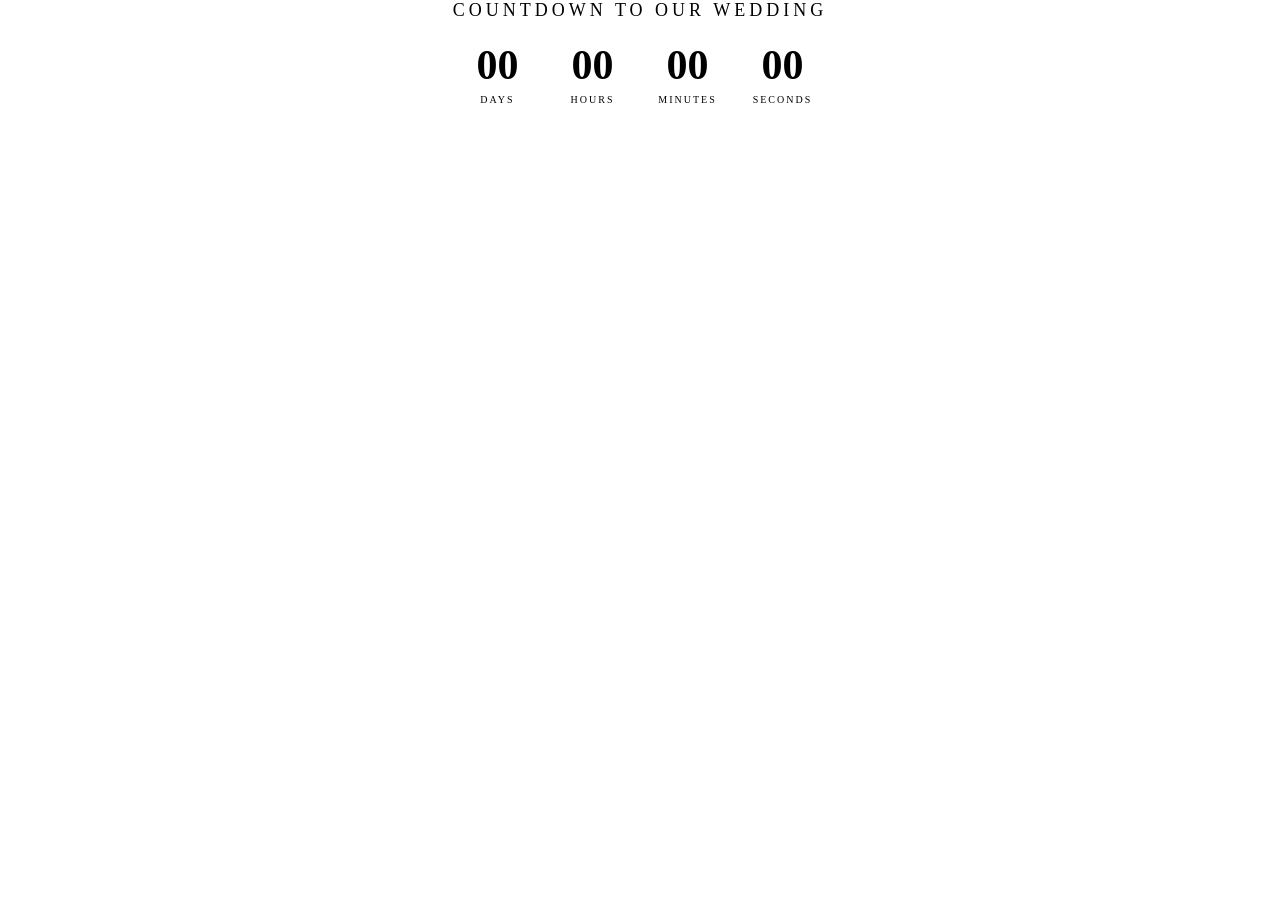
==== index.html @ 678724cc "Rename Counntdown.html to index.html" ====
<!DOCTYPE html>
<html>
<head>
<meta name="viewport" content="width=device-width, initial-scale=1.0">

<style>
body {
    margin: 0;
    background: transparent;
    color: #000000;
    font-family: Georgia, serif;
    text-align: center;
}

.title {
    font-size: 18px;
    letter-spacing: 4px;
    margin-bottom: 20px;
}

.countdown {
    display: flex;
    justify-content: center;
    gap: 25px;
}

.box {
    min-width: 70px;
}

.number {
    font-size: 42px;
    font-weight: bold;
}

.label {
    font-size: 10px;
    letter-spacing: 2px;
    margin-top: 5px;
}

@media (max-width: 500px) {
    .countdown {
        gap: 10px;
    }

    .box {
        min-width: 60px;
    }

    .number {
        font-size: 28px;
    }
}
</style>
</head>

<body>

<div class="title">COUNTDOWN TO OUR WEDDING</div>

<div class="countdown">

    <div class="box">
        <div class="number" id="days">00</div>
        <div class="label">DAYS</div>
    </div>

    <div class="box">
        <div class="number" id="hours">00</div>
        <div class="label">HOURS</div>
    </div>

    <div class="box">
        <div class="number" id="minutes">00</div>
        <div class="label">MINUTES</div>
    </div>

    <div class="box">
        <div class="number" id="seconds">00</div>
        <div class="label">SECONDS</div>
    </div>

</div>

<script>

const weddingDate = new Date("August 14, 2026 20:00:00").getTime();

function countdown() {

    const now = new Date().getTime();
    const distance = weddingDate - now;

    if (distance <= 0) {
        document.getElementById("days").innerHTML = "00";
        document.getElementById("hours").innerHTML = "00";
        document.getElementById("minutes").innerHTML = "00";
        document.getElementById("seconds").innerHTML = "00";
        return;
    }

    const days = Math.floor(distance / (1000 * 60 * 60 * 24));
    const hours = Math.floor((distance / (1000 * 60 * 60)) % 24);
    const minutes = Math.floor((distance / (1000 * 60)) % 60);
    const seconds = Math.floor((distance / 1000) % 60);

    document.getElementById("days").innerHTML = days;
    document.getElementById("hours").innerHTML = hours;
    document.getElementById("minutes").innerHTML = minutes;
    document.getElementById("seconds").innerHTML = seconds;
}

countdown();
setInterval(countdown, 1000);

</script>

</body>
</html>
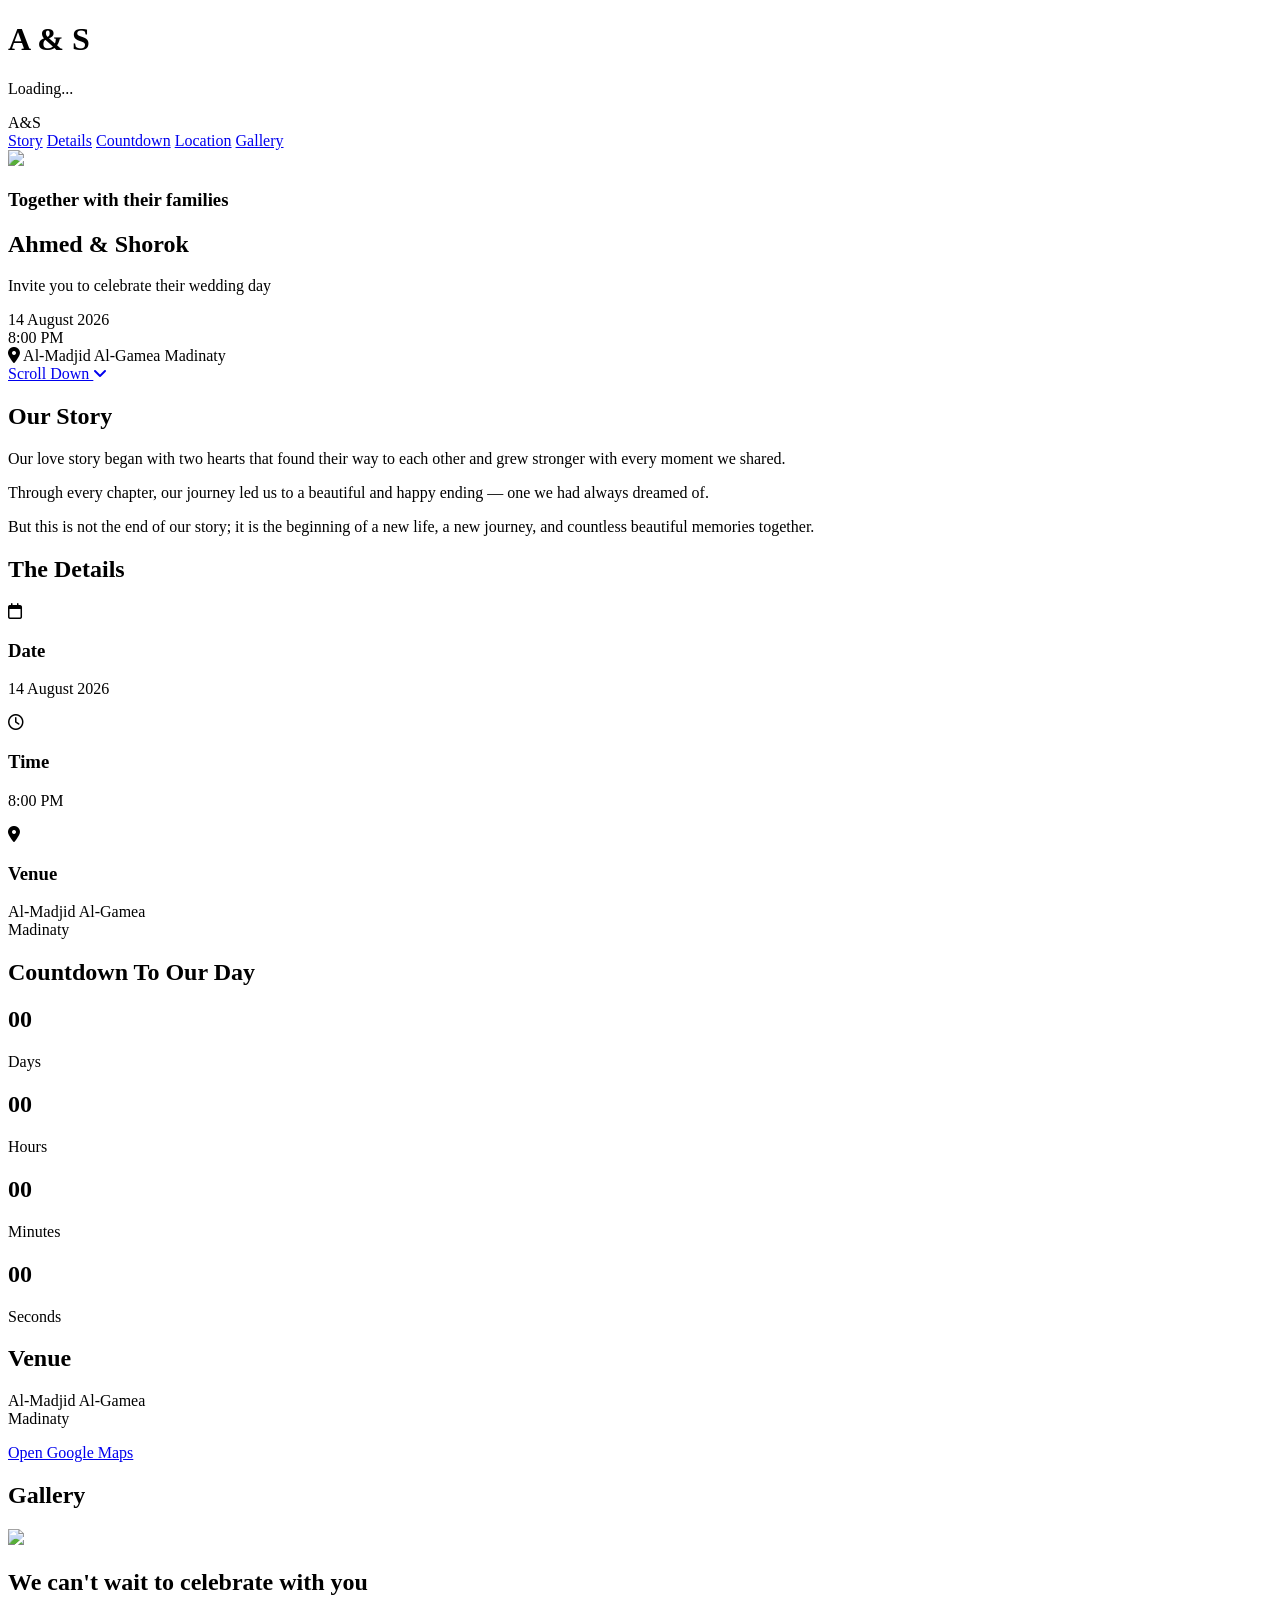
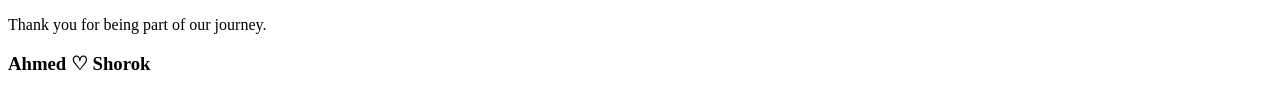
==== commit 1d97653b: "Update index.html" ====
--- a/index.html
+++ b/index.html
@@ -1,120 +1,341 @@
 <!DOCTYPE html>
-<html>
+<html lang="en">
 <head>
+
+<meta charset="UTF-8">
 <meta name="viewport" content="width=device-width, initial-scale=1.0">
 
-<style>
-body {
-    margin: 0;
-    background: transparent;
-    color: #000000;
-    font-family: Georgia, serif;
-    text-align: center;
-}
-
-.title {
-    font-size: 18px;
-    letter-spacing: 4px;
-    margin-bottom: 20px;
-}
-
-.countdown {
-    display: flex;
-    justify-content: center;
-    gap: 25px;
-}
-
-.box {
-    min-width: 70px;
-}
-
-.number {
-    font-size: 42px;
-    font-weight: bold;
-}
-
-.label {
-    font-size: 10px;
-    letter-spacing: 2px;
-    margin-top: 5px;
-}
-
-@media (max-width: 500px) {
-    .countdown {
-        gap: 10px;
-    }
-
-    .box {
-        min-width: 60px;
-    }
-
-    .number {
-        font-size: 28px;
-    }
-}
-</style>
+<title>Ahmed & Shorok | Wedding Invitation</title>
+
+<link rel="preconnect" href="https://fonts.googleapis.com">
+<link rel="preconnect" href="https://fonts.gstatic.com" crossorigin>
+
+<link href="https://fonts.googleapis.com/css2?family=Cinzel:wght@400;500;700&family=Cormorant+Garamond:wght@300;400;500;600;700&family=Great+Vibes&display=swap" rel="stylesheet">
+
+<link rel="stylesheet"
+href="https://cdnjs.cloudflare.com/ajax/libs/font-awesome/6.6.0/css/all.min.css"/>
+
+<link rel="stylesheet"
+href="https://unpkg.com/aos@2.3.4/dist/aos.css"/>
+
+<link rel="stylesheet" href="style.css">
+
 </head>
 
 <body>
 
-<div class="title">COUNTDOWN TO OUR WEDDING</div>
+<!-- Loading -->
+
+<div id="loader">
+
+<h1>A & S</h1>
+
+<p>Loading...</p>
+
+</div>
+
+<!-- Navigation -->
+
+<nav>
+
+<div class="logo">
+
+A<span>&</span>S
+
+</div>
+
+<div class="menu">
+
+<a href="#story">Story</a>
+
+<a href="#details">Details</a>
+
+<a href="#countdown">Countdown</a>
+
+<a href="#location">Location</a>
+
+<a href="#gallery">Gallery</a>
+
+</div>
+
+</nav>
+
+<!-- Hero -->
+
+<section class="hero">
+
+<div class="overlay"></div>
+
+<img src="assets/hero.jpg" class="hero-image">
+
+<div class="hero-content">
+
+<h3>Together with their families</h3>
+
+<h1>
+
+Ahmed
+
+<span>&</span>
+
+Shorok
+
+</h1>
+
+<p>
+
+Invite you to celebrate
+
+their wedding day
+
+</p>
+
+<div class="hero-date">
+
+14 August 2026
+
+</div>
+
+<div class="hero-time">
+
+8:00 PM
+
+</div>
+
+<div class="hero-location">
+
+<i class="fa-solid fa-location-dot"></i>
+
+Al-Madjid Al-Gamea
+
+Madinaty
+
+</div>
+
+<a href="#story" class="scroll-btn">
+
+Scroll Down
+
+<i class="fa-solid fa-angle-down"></i>
+
+</a>
+
+</div>
+
+</section>
+
+<!-- Story -->
+
+<section id="story">
+
+<h2 data-aos="fade-up">
+
+Our Story
+
+</h2>
+
+<p data-aos="fade-up">
+
+Our love story began with two hearts that found their way to each other and grew stronger with every moment we shared.
+
+</p>
+
+<p data-aos="fade-up">
+
+Through every chapter, our journey led us to a beautiful and happy ending — one we had always dreamed of.
+
+</p>
+
+<p data-aos="fade-up">
+
+But this is not the end of our story; it is the beginning of a new life, a new journey, and countless beautiful memories together.
+
+</p>
+
+</section>
+
+<!-- Details -->
+
+<section id="details">
+
+<h2>The Details</h2>
+
+<div class="cards">
+
+<div class="card">
+
+<i class="fa-regular fa-calendar"></i>
+
+<h3>Date</h3>
+
+<p>14 August 2026</p>
+
+</div>
+
+<div class="card">
+
+<i class="fa-regular fa-clock"></i>
+
+<h3>Time</h3>
+
+<p>8:00 PM</p>
+
+</div>
+
+<div class="card">
+
+<i class="fa-solid fa-location-dot"></i>
+
+<h3>Venue</h3>
+
+<p>
+
+Al-Madjid Al-Gamea
+
+<br>
+
+Madinaty
+
+</p>
+
+</div>
+
+</div>
+
+</section>
+
+<!-- Countdown -->
+
+<section id="countdown">
+
+<h2>Countdown To Our Day</h2>
 
 <div class="countdown">
 
-    <div class="box">
-        <div class="number" id="days">00</div>
-        <div class="label">DAYS</div>
-    </div>
-
-    <div class="box">
-        <div class="number" id="hours">00</div>
-        <div class="label">HOURS</div>
-    </div>
-
-    <div class="box">
-        <div class="number" id="minutes">00</div>
-        <div class="label">MINUTES</div>
-    </div>
-
-    <div class="box">
-        <div class="number" id="seconds">00</div>
-        <div class="label">SECONDS</div>
-    </div>
-
-</div>
+<div>
+
+<h1 id="days">00</h1>
+
+<span>Days</span>
+
+</div>
+
+<div>
+
+<h1 id="hours">00</h1>
+
+<span>Hours</span>
+
+</div>
+
+<div>
+
+<h1 id="minutes">00</h1>
+
+<span>Minutes</span>
+
+</div>
+
+<div>
+
+<h1 id="seconds">00</h1>
+
+<span>Seconds</span>
+
+</div>
+
+</div>
+
+</section>
+
+<!-- Location -->
+
+<section id="location">
+
+<h2>Venue</h2>
+
+<p>
+
+Al-Madjid Al-Gamea
+
+<br>
+
+Madinaty
+
+</p>
+
+<a
+
+class="location-btn"
+
+target="_blank"
+
+href="https://maps.app.goo.gl/mqVQstKzZYkT4JGJ8">
+
+Open Google Maps
+
+</a>
+
+</section>
+
+<!-- Gallery -->
+
+<section id="gallery">
+
+<h2>Gallery</h2>
+
+<div class="gallery">
+
+<img src="assets/hero.jpg">
+
+</div>
+
+</section>
+
+<!-- Footer -->
+
+<footer>
+
+<h2>
+
+We can't wait to celebrate with you
+
+</h2>
+
+<p>
+
+Thank you for being part of our journey.
+
+</p>
+
+<h3>
+
+Ahmed
+
+<span>♡</span>
+
+Shorok
+
+</h3>
+
+</footer>
+
+<script src="https://unpkg.com/aos@2.3.4/dist/aos.js"></script>
 
 <script>
 
-const weddingDate = new Date("August 14, 2026 20:00:00").getTime();
-
-function countdown() {
-
-    const now = new Date().getTime();
-    const distance = weddingDate - now;
-
-    if (distance <= 0) {
-        document.getElementById("days").innerHTML = "00";
-        document.getElementById("hours").innerHTML = "00";
-        document.getElementById("minutes").innerHTML = "00";
-        document.getElementById("seconds").innerHTML = "00";
-        return;
-    }
-
-    const days = Math.floor(distance / (1000 * 60 * 60 * 24));
-    const hours = Math.floor((distance / (1000 * 60 * 60)) % 24);
-    const minutes = Math.floor((distance / (1000 * 60)) % 60);
-    const seconds = Math.floor((distance / 1000) % 60);
-
-    document.getElementById("days").innerHTML = days;
-    document.getElementById("hours").innerHTML = hours;
-    document.getElementById("minutes").innerHTML = minutes;
-    document.getElementById("seconds").innerHTML = seconds;
-}
-
-countdown();
-setInterval(countdown, 1000);
+AOS.init({
+
+duration:1000,
+
+once:true
+
+});
 
 </script>
 
+<script src="script.js"></script>
+
 </body>
+
 </html>
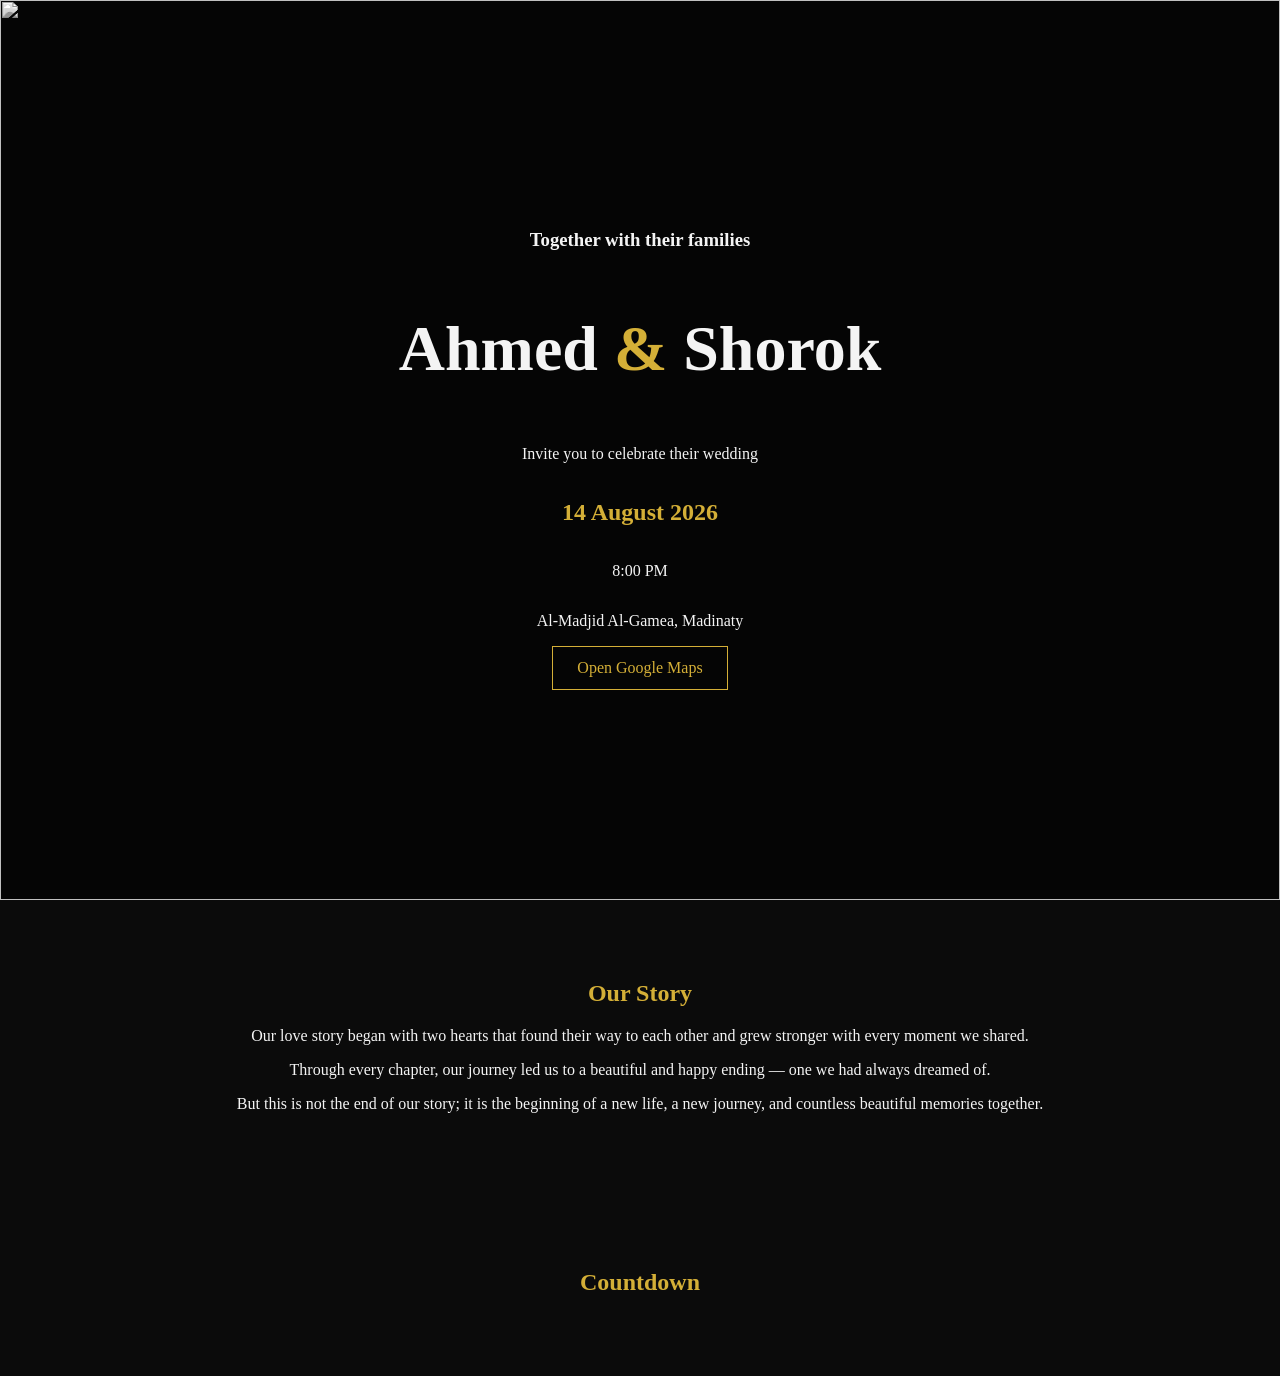
==== commit 19ad0bf0: "Add files via upload" ====
--- a/index.html
+++ b/index.html
@@ -1,341 +1,13 @@
-<!DOCTYPE html>
-<html lang="en">
-<head>
-
-<meta charset="UTF-8">
-<meta name="viewport" content="width=device-width, initial-scale=1.0">
-
-<title>Ahmed & Shorok | Wedding Invitation</title>
-
-<link rel="preconnect" href="https://fonts.googleapis.com">
-<link rel="preconnect" href="https://fonts.gstatic.com" crossorigin>
-
-<link href="https://fonts.googleapis.com/css2?family=Cinzel:wght@400;500;700&family=Cormorant+Garamond:wght@300;400;500;600;700&family=Great+Vibes&display=swap" rel="stylesheet">
-
-<link rel="stylesheet"
-href="https://cdnjs.cloudflare.com/ajax/libs/font-awesome/6.6.0/css/all.min.css"/>
-
-<link rel="stylesheet"
-href="https://unpkg.com/aos@2.3.4/dist/aos.css"/>
-
-<link rel="stylesheet" href="style.css">
-
-</head>
-
-<body>
-
-<!-- Loading -->
-
-<div id="loader">
-
-<h1>A & S</h1>
-
-<p>Loading...</p>
-
-</div>
-
-<!-- Navigation -->
-
-<nav>
-
-<div class="logo">
-
-A<span>&</span>S
-
-</div>
-
-<div class="menu">
-
-<a href="#story">Story</a>
-
-<a href="#details">Details</a>
-
-<a href="#countdown">Countdown</a>
-
-<a href="#location">Location</a>
-
-<a href="#gallery">Gallery</a>
-
-</div>
-
-</nav>
-
-<!-- Hero -->
-
-<section class="hero">
-
-<div class="overlay"></div>
-
-<img src="assets/hero.jpg" class="hero-image">
-
-<div class="hero-content">
-
-<h3>Together with their families</h3>
-
-<h1>
-
-Ahmed
-
-<span>&</span>
-
-Shorok
-
-</h1>
-
-<p>
-
-Invite you to celebrate
-
-their wedding day
-
-</p>
-
-<div class="hero-date">
-
-14 August 2026
-
-</div>
-
-<div class="hero-time">
-
-8:00 PM
-
-</div>
-
-<div class="hero-location">
-
-<i class="fa-solid fa-location-dot"></i>
-
-Al-Madjid Al-Gamea
-
-Madinaty
-
-</div>
-
-<a href="#story" class="scroll-btn">
-
-Scroll Down
-
-<i class="fa-solid fa-angle-down"></i>
-
-</a>
-
-</div>
-
-</section>
-
-<!-- Story -->
-
-<section id="story">
-
-<h2 data-aos="fade-up">
-
-Our Story
-
-</h2>
-
-<p data-aos="fade-up">
-
-Our love story began with two hearts that found their way to each other and grew stronger with every moment we shared.
-
-</p>
-
-<p data-aos="fade-up">
-
-Through every chapter, our journey led us to a beautiful and happy ending — one we had always dreamed of.
-
-</p>
-
-<p data-aos="fade-up">
-
-But this is not the end of our story; it is the beginning of a new life, a new journey, and countless beautiful memories together.
-
-</p>
-
-</section>
-
-<!-- Details -->
-
-<section id="details">
-
-<h2>The Details</h2>
-
-<div class="cards">
-
-<div class="card">
-
-<i class="fa-regular fa-calendar"></i>
-
-<h3>Date</h3>
-
-<p>14 August 2026</p>
-
-</div>
-
-<div class="card">
-
-<i class="fa-regular fa-clock"></i>
-
-<h3>Time</h3>
-
-<p>8:00 PM</p>
-
-</div>
-
-<div class="card">
-
-<i class="fa-solid fa-location-dot"></i>
-
-<h3>Venue</h3>
-
-<p>
-
-Al-Madjid Al-Gamea
-
-<br>
-
-Madinaty
-
-</p>
-
-</div>
-
-</div>
-
-</section>
-
-<!-- Countdown -->
-
-<section id="countdown">
-
-<h2>Countdown To Our Day</h2>
-
-<div class="countdown">
-
-<div>
-
-<h1 id="days">00</h1>
-
-<span>Days</span>
-
-</div>
-
-<div>
-
-<h1 id="hours">00</h1>
-
-<span>Hours</span>
-
-</div>
-
-<div>
-
-<h1 id="minutes">00</h1>
-
-<span>Minutes</span>
-
-</div>
-
-<div>
-
-<h1 id="seconds">00</h1>
-
-<span>Seconds</span>
-
-</div>
-
-</div>
-
-</section>
-
-<!-- Location -->
-
-<section id="location">
-
-<h2>Venue</h2>
-
-<p>
-
-Al-Madjid Al-Gamea
-
-<br>
-
-Madinaty
-
-</p>
-
-<a
-
-class="location-btn"
-
-target="_blank"
-
-href="https://maps.app.goo.gl/mqVQstKzZYkT4JGJ8">
-
-Open Google Maps
-
-</a>
-
-</section>
-
-<!-- Gallery -->
-
-<section id="gallery">
-
-<h2>Gallery</h2>
-
-<div class="gallery">
-
-<img src="assets/hero.jpg">
-
-</div>
-
-</section>
-
-<!-- Footer -->
-
-<footer>
-
-<h2>
-
-We can't wait to celebrate with you
-
-</h2>
-
-<p>
-
-Thank you for being part of our journey.
-
-</p>
-
-<h3>
-
-Ahmed
-
-<span>♡</span>
-
-Shorok
-
-</h3>
-
-</footer>
-
-<script src="https://unpkg.com/aos@2.3.4/dist/aos.js"></script>
-
-<script>
-
-AOS.init({
-
-duration:1000,
-
-once:true
-
-});
-
-</script>
-
-<script src="script.js"></script>
-
-</body>
-
-</html>
+<!DOCTYPE html><html><head><meta charset='utf-8'><meta name='viewport' content='width=device-width,initial-scale=1'>
+<title>Ahmed & Shorok</title><link rel='stylesheet' href='style.css'></head>
+<body>
+<header class='hero'><div class='overlay'></div><img src='assets/hero.jpg'><div class='content'>
+<h3>Together with their families</h3><h1>Ahmed <span>&</span> Shorok</h1>
+<p>Invite you to celebrate their wedding</p><h2>14 August 2026</h2><p>8:00 PM</p>
+<p>Al‑Madjid Al‑Gamea, Madinaty</p><a class='btn' target='_blank' href='https://maps.app.goo.gl/mqVQstKzZYkT4JGJ8?g_st=ac'>Open Google Maps</a>
+</div></header>
+<section><h2>Our Story</h2><p>Our love story began with two hearts that found their way to each other and grew stronger with every moment we shared.</p>
+<p>Through every chapter, our journey led us to a beautiful and happy ending — one we had always dreamed of.</p>
+<p>But this is not the end of our story; it is the beginning of a new life, a new journey, and countless beautiful memories together.</p></section>
+<section><h2>Countdown</h2><div id='count'></div></section>
+<script src='script.js'></script></body></html>
--- a/style.css
+++ b/style.css
@@ -0,0 +1 @@
+body{margin:0;background:#0b0b0b;color:#f4f4f4;font-family:Georgia,serif} .hero{position:relative;height:100vh;overflow:hidden}img{width:100%;height:100%;object-fit:cover;filter:grayscale(100%);animation:zoom 20s infinite alternate}.overlay{position:absolute;inset:0;background:rgba(0,0,0,.55)}.content{position:absolute;inset:0;display:flex;flex-direction:column;justify-content:center;align-items:center;text-align:center;padding:20px}h1{font-size:4rem}span,h2,.btn{color:#d4af37}.btn{border:1px solid #d4af37;padding:12px 24px;text-decoration:none}section{max-width:900px;margin:auto;padding:60px 20px;text-align:center}@keyframes zoom{from{transform:scale(1)}to{transform:scale(1.08)}}
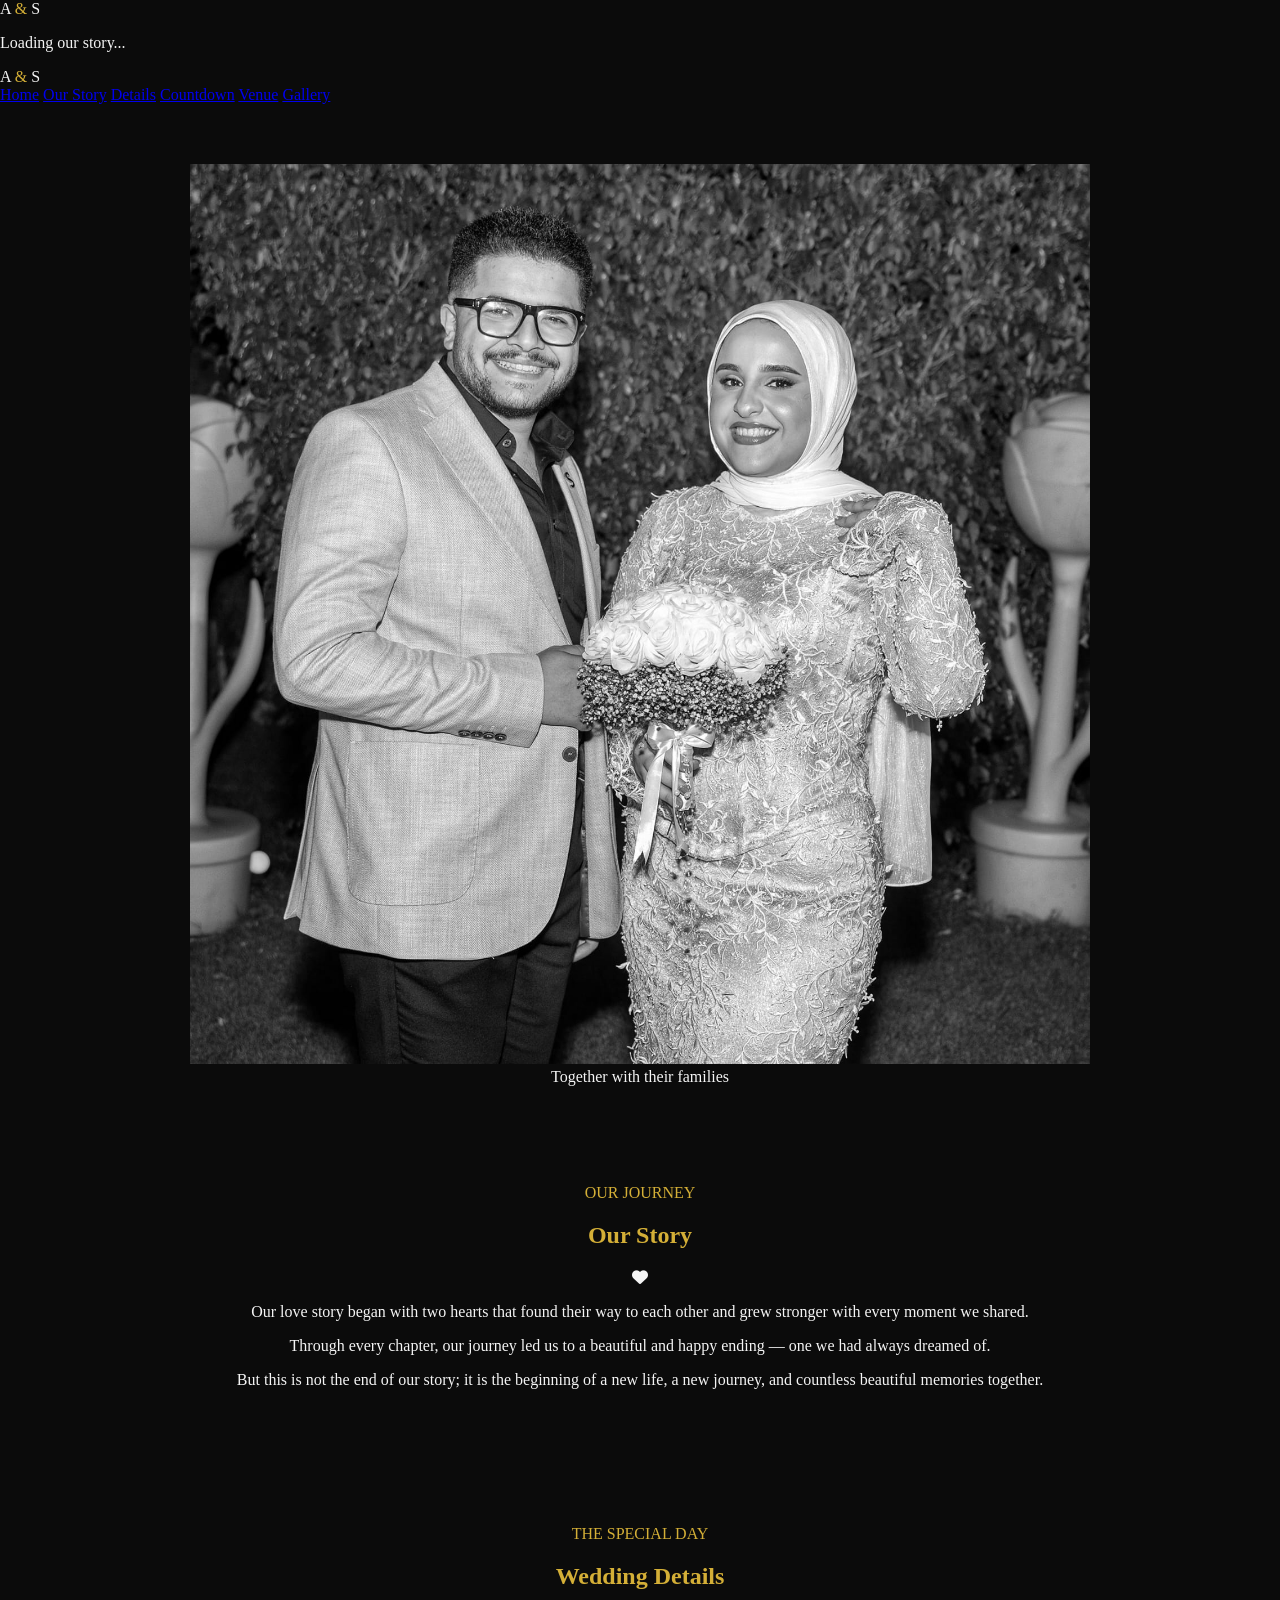
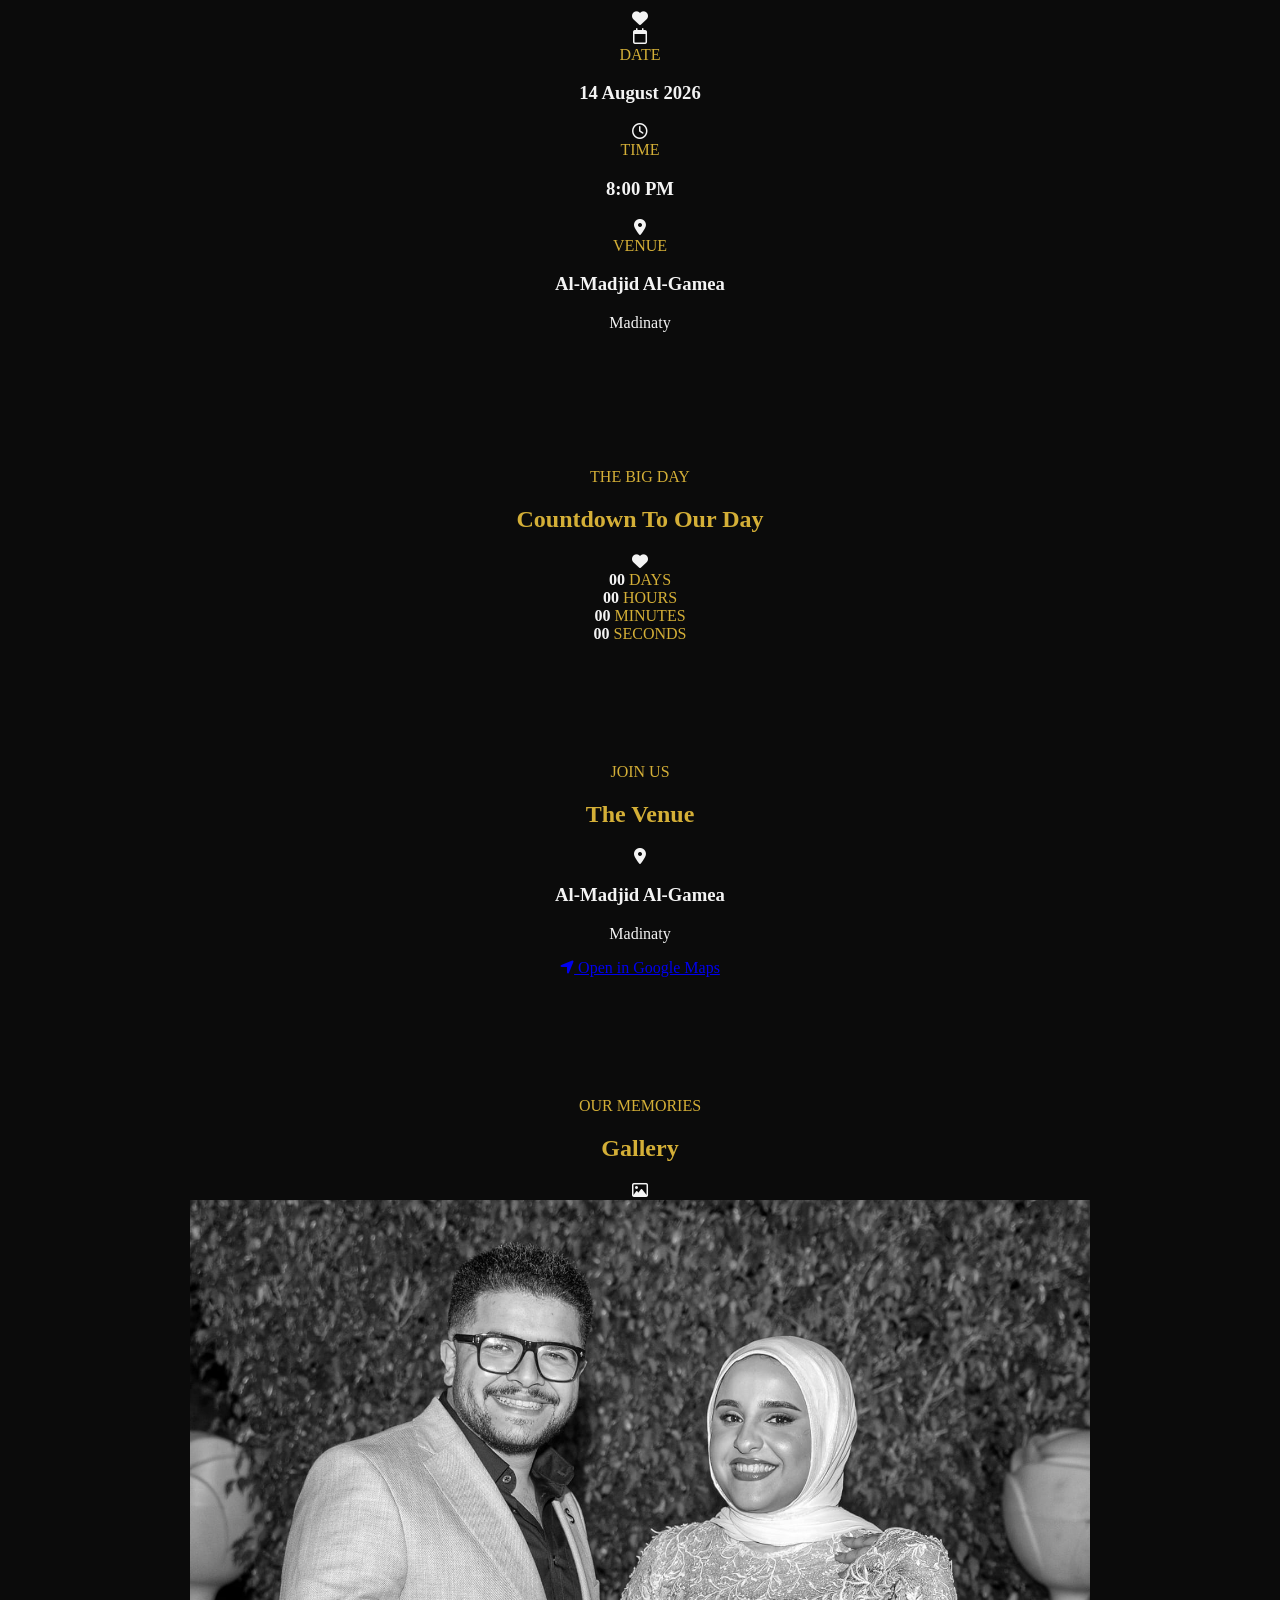
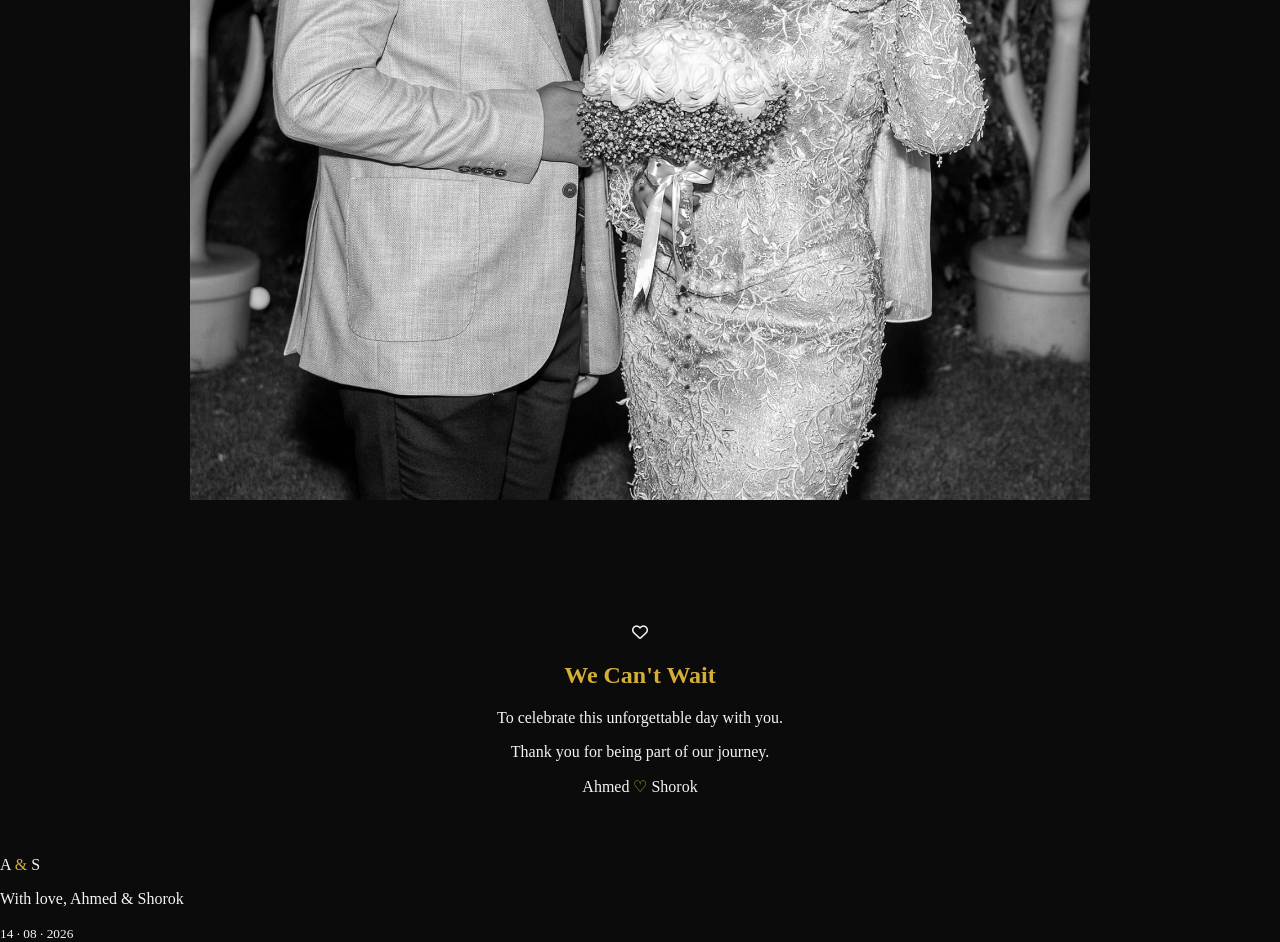
==== commit 768abf00: "Update index.html" ====
--- a/index.html
+++ b/index.html
@@ -1,13 +1,748 @@
-<!DOCTYPE html><html><head><meta charset='utf-8'><meta name='viewport' content='width=device-width,initial-scale=1'>
-<title>Ahmed & Shorok</title><link rel='stylesheet' href='style.css'></head>
+<!DOCTYPE html>
+<html lang="en">
+
+<head>
+    <meta charset="UTF-8">
+    <meta name="viewport" content="width=device-width, initial-scale=1.0">
+
+    <title>Ahmed & Shorok | Wedding Invitation</title>
+
+    <!-- Google Fonts -->
+    <link rel="preconnect" href="https://fonts.googleapis.com">
+    <link rel="preconnect" href="https://fonts.gstatic.com" crossorigin>
+
+    <link href="https://fonts.googleapis.com/css2?family=Cinzel:wght@400;500;600;700&family=Cormorant+Garamond:wght@300;400;500;600;700&family=Great+Vibes&display=swap"
+        rel="stylesheet">
+
+    <!-- Font Awesome -->
+    <link rel="stylesheet"
+        href="https://cdnjs.cloudflare.com/ajax/libs/font-awesome/6.6.0/css/all.min.css">
+
+    <!-- AOS -->
+    <link rel="stylesheet"
+        href="https://unpkg.com/aos@2.3.4/dist/aos.css">
+
+    <!-- Main CSS -->
+    <link rel="stylesheet" href="style.css">
+</head>
+
+
 <body>
-<header class='hero'><div class='overlay'></div><img src='assets/hero.jpg'><div class='content'>
-<h3>Together with their families</h3><h1>Ahmed <span>&</span> Shorok</h1>
-<p>Invite you to celebrate their wedding</p><h2>14 August 2026</h2><p>8:00 PM</p>
-<p>Al‑Madjid Al‑Gamea, Madinaty</p><a class='btn' target='_blank' href='https://maps.app.goo.gl/mqVQstKzZYkT4JGJ8?g_st=ac'>Open Google Maps</a>
-</div></header>
-<section><h2>Our Story</h2><p>Our love story began with two hearts that found their way to each other and grew stronger with every moment we shared.</p>
-<p>Through every chapter, our journey led us to a beautiful and happy ending — one we had always dreamed of.</p>
-<p>But this is not the end of our story; it is the beginning of a new life, a new journey, and countless beautiful memories together.</p></section>
-<section><h2>Countdown</h2><div id='count'></div></section>
-<script src='script.js'></script></body></html>+
+
+    <!-- =========================
+         LOADING SCREEN
+    ========================== -->
+
+    <div id="loader">
+
+        <div class="loader-content">
+
+            <div class="loader-monogram">
+                A <span>&</span> S
+            </div>
+
+            <div class="loader-line"></div>
+
+            <p>Loading our story...</p>
+
+        </div>
+
+    </div>
+
+
+
+    <!-- =========================
+         NAVIGATION
+    ========================== -->
+
+    <nav class="navbar">
+
+        <div class="logo">
+            A <span>&</span> S
+        </div>
+
+        <div class="menu">
+
+            <a href="#home">Home</a>
+
+            <a href="#story">Our Story</a>
+
+            <a href="#details">Details</a>
+
+            <a href="#countdown">Countdown</a>
+
+            <a href="#location">Venue</a>
+
+            <a href="#gallery">Gallery</a>
+
+        </div>
+
+    </nav>
+
+
+
+    <!-- =========================
+         PAGE 1 — HERO
+    ========================== -->
+
+    <section id="home" class="hero">
+
+        <!-- Background image -->
+
+        <img
+            src="assets/hero.jpg"
+            alt="Ahmed and Shorok"
+            class="hero-image">
+
+
+        <!-- Dark overlay -->
+
+        <div class="hero-overlay"></div>
+
+
+        <!-- Gold particles -->
+
+        <div class="gold-particles"></div>
+
+
+        <!-- Hero content -->
+
+        <div class="hero-content">
+
+
+            <div
+                class="hero-intro"
+                data-aos="fade-down">
+
+                Together with their families
+
+            </div>
+
+
+            <h1
+                class="couple-names"
+                data-aos="zoom-in"
+                data-aos-delay="300">
+
+                Ahmed
+
+                <span>&</span>
+
+                Shorok
+
+            </h1>
+
+
+            <!-- Divider -->
+
+            <div
+                class="gold-divider"
+                data-aos="fade-up"
+                data-aos-delay="500">
+
+                <span></span>
+
+                <i class="fa-solid fa-heart"></i>
+
+                <span></span>
+
+            </div>
+
+
+            <!-- DATE ONLY -->
+
+            <div
+                class="wedding-date"
+                data-aos="fade-up"
+                data-aos-delay="700">
+
+                14 August 2026
+
+            </div>
+
+
+            <!-- Scroll -->
+
+            <a
+                href="#story"
+                class="discover-btn"
+                data-aos="fade-up"
+                data-aos-delay="1000">
+
+                <span>Discover Our Story</span>
+
+                <i class="fa-solid fa-angle-down"></i>
+
+            </a>
+
+        </div>
+
+    </section>
+
+
+
+    <!-- =========================
+         PAGE 2 START
+    ========================== -->
+
+
+    <main id="main-content">
+
+
+        <!-- =========================
+             OUR STORY
+        ========================== -->
+
+        <section
+            id="story"
+            class="story section">
+
+            <div class="section-container">
+
+
+                <div
+                    class="section-heading"
+                    data-aos="fade-up">
+
+                    <span class="small-title">
+                        OUR JOURNEY
+                    </span>
+
+                    <h2>
+                        Our Story
+                    </h2>
+
+                    <div class="gold-divider">
+
+                        <span></span>
+
+                        <i class="fa-solid fa-heart"></i>
+
+                        <span></span>
+
+                    </div>
+
+                </div>
+
+
+                <div class="story-content">
+
+
+                    <p data-aos="fade-up">
+
+                        Our love story began with two hearts
+                        that found their way to each other
+                        and grew stronger with every moment
+                        we shared.
+
+                    </p>
+
+
+                    <p data-aos="fade-up">
+
+                        Through every chapter, our journey
+                        led us to a beautiful and happy ending
+                        — one we had always dreamed of.
+
+                    </p>
+
+
+                    <p data-aos="fade-up">
+
+                        But this is not the end of our story;
+                        it is the beginning of a new life,
+                        a new journey, and countless beautiful
+                        memories together.
+
+                    </p>
+
+
+                </div>
+
+            </div>
+
+        </section>
+
+
+
+        <!-- =========================
+             WEDDING DETAILS
+        ========================== -->
+
+        <section
+            id="details"
+            class="details section">
+
+
+            <div class="section-container">
+
+
+                <div
+                    class="section-heading"
+                    data-aos="fade-up">
+
+                    <span class="small-title">
+                        THE SPECIAL DAY
+                    </span>
+
+                    <h2>
+                        Wedding Details
+                    </h2>
+
+                    <div class="gold-divider">
+
+                        <span></span>
+
+                        <i class="fa-solid fa-heart"></i>
+
+                        <span></span>
+
+                    </div>
+
+                </div>
+
+
+
+                <div class="details-grid">
+
+
+                    <!-- DATE -->
+
+                    <div
+                        class="detail-card"
+                        data-aos="fade-up">
+
+                        <div class="detail-icon">
+
+                            <i class="fa-regular fa-calendar"></i>
+
+                        </div>
+
+                        <span>
+                            DATE
+                        </span>
+
+                        <h3>
+                            14 August 2026
+                        </h3>
+
+                    </div>
+
+
+
+                    <!-- TIME -->
+
+                    <div
+                        class="detail-card"
+                        data-aos="fade-up"
+                        data-aos-delay="150">
+
+                        <div class="detail-icon">
+
+                            <i class="fa-regular fa-clock"></i>
+
+                        </div>
+
+                        <span>
+                            TIME
+                        </span>
+
+                        <h3>
+                            8:00 PM
+                        </h3>
+
+                    </div>
+
+
+
+                    <!-- VENUE -->
+
+                    <div
+                        class="detail-card"
+                        data-aos="fade-up"
+                        data-aos-delay="300">
+
+                        <div class="detail-icon">
+
+                            <i class="fa-solid fa-location-dot"></i>
+
+                        </div>
+
+                        <span>
+                            VENUE
+                        </span>
+
+                        <h3>
+                            Al-Madjid Al-Gamea
+                        </h3>
+
+                        <p>
+                            Madinaty
+                        </p>
+
+                    </div>
+
+
+                </div>
+
+            </div>
+
+        </section>
+
+
+
+        <!-- =========================
+             COUNTDOWN
+        ========================== -->
+
+        <section
+            id="countdown"
+            class="countdown-section section">
+
+
+            <div class="section-container">
+
+
+                <div
+                    class="section-heading"
+                    data-aos="fade-up">
+
+                    <span class="small-title">
+                        THE BIG DAY
+                    </span>
+
+                    <h2>
+                        Countdown To Our Day
+                    </h2>
+
+                    <div class="gold-divider">
+
+                        <span></span>
+
+                        <i class="fa-solid fa-heart"></i>
+
+                        <span></span>
+
+                    </div>
+
+                </div>
+
+
+
+                <div
+                    class="countdown"
+                    data-aos="zoom-in">
+
+
+                    <div class="count-box">
+
+                        <strong id="days">
+                            00
+                        </strong>
+
+                        <span>
+                            DAYS
+                        </span>
+
+                    </div>
+
+
+
+                    <div class="count-box">
+
+                        <strong id="hours">
+                            00
+                        </strong>
+
+                        <span>
+                            HOURS
+                        </span>
+
+                    </div>
+
+
+
+                    <div class="count-box">
+
+                        <strong id="minutes">
+                            00
+                        </strong>
+
+                        <span>
+                            MINUTES
+                        </span>
+
+                    </div>
+
+
+
+                    <div class="count-box">
+
+                        <strong id="seconds">
+                            00
+                        </strong>
+
+                        <span>
+                            SECONDS
+                        </span>
+
+                    </div>
+
+
+                </div>
+
+            </div>
+
+        </section>
+
+
+
+        <!-- =========================
+             LOCATION
+        ========================== -->
+
+        <section
+            id="location"
+            class="location section">
+
+
+            <div class="section-container">
+
+
+                <div
+                    class="section-heading"
+                    data-aos="fade-up">
+
+                    <span class="small-title">
+                        JOIN US
+                    </span>
+
+                    <h2>
+                        The Venue
+                    </h2>
+
+                    <div class="gold-divider">
+
+                        <span></span>
+
+                        <i class="fa-solid fa-location-dot"></i>
+
+                        <span></span>
+
+                    </div>
+
+                </div>
+
+
+
+                <div
+                    class="venue-content"
+                    data-aos="fade-up">
+
+
+                    <div class="venue-info">
+
+
+                        <h3>
+                            Al-Madjid Al-Gamea
+                        </h3>
+
+                        <p>
+                            Madinaty
+                        </p>
+
+
+                        <a
+                            href="https://maps.app.goo.gl/mqVQstKzZYkT4JGJ8?g_st=ac"
+                            target="_blank"
+                            class="location-btn">
+
+                            <i class="fa-solid fa-location-arrow"></i>
+
+                            Open in Google Maps
+
+                        </a>
+
+
+                    </div>
+
+
+                </div>
+
+            </div>
+
+        </section>
+
+
+
+        <!-- =========================
+             GALLERY
+        ========================== -->
+
+        <section
+            id="gallery"
+            class="gallery-section section">
+
+
+            <div class="section-container">
+
+
+                <div
+                    class="section-heading"
+                    data-aos="fade-up">
+
+                    <span class="small-title">
+                        OUR MEMORIES
+                    </span>
+
+                    <h2>
+                        Gallery
+                    </h2>
+
+                    <div class="gold-divider">
+
+                        <span></span>
+
+                        <i class="fa-regular fa-image"></i>
+
+                        <span></span>
+
+                    </div>
+
+                </div>
+
+
+
+                <div
+                    class="gallery"
+                    data-aos="zoom-in">
+
+
+                    <div class="gallery-item">
+
+                        <img
+                            src="assets/hero.jpg"
+                            alt="Ahmed & Shorok">
+
+                    </div>
+
+
+                </div>
+
+            </div>
+
+        </section>
+
+
+
+        <!-- =========================
+             CLOSING
+        ========================== -->
+
+        <section
+            class="closing section">
+
+
+            <div
+                class="closing-content"
+                data-aos="fade-up">
+
+
+                <div class="closing-heart">
+
+                    <i class="fa-regular fa-heart"></i>
+
+                </div>
+
+
+                <h2>
+                    We Can't Wait
+                </h2>
+
+
+                <p>
+                    To celebrate this unforgettable day
+                    with you.
+                </p>
+
+
+                <p>
+                    Thank you for being part of our journey.
+                </p>
+
+
+                <div class="signature">
+
+                    Ahmed
+
+                    <span>♡</span>
+
+                    Shorok
+
+                </div>
+
+
+            </div>
+
+        </section>
+
+
+    </main>
+
+
+
+    <!-- =========================
+         FOOTER
+    ========================== -->
+
+    <footer>
+
+        <div class="footer-monogram">
+
+            A <span>&</span> S
+
+        </div>
+
+
+        <p>
+            With love, Ahmed & Shorok
+        </p>
+
+
+        <small>
+            14 · 08 · 2026
+        </small>
+
+    </footer>
+
+
+
+    <!-- AOS -->
+
+    <script src="https://unpkg.com/aos@2.3.4/dist/aos.js"></script>
+
+
+    <script>
+
+        AOS.init({
+
+            duration: 1000,
+
+            once: true,
+
+            offset: 100
+
+        });
+
+    </script>
+
+
+    <!-- Main JavaScript -->
+
+    <script src="script.js"></script>
+
+
+</body>
+
+</html>
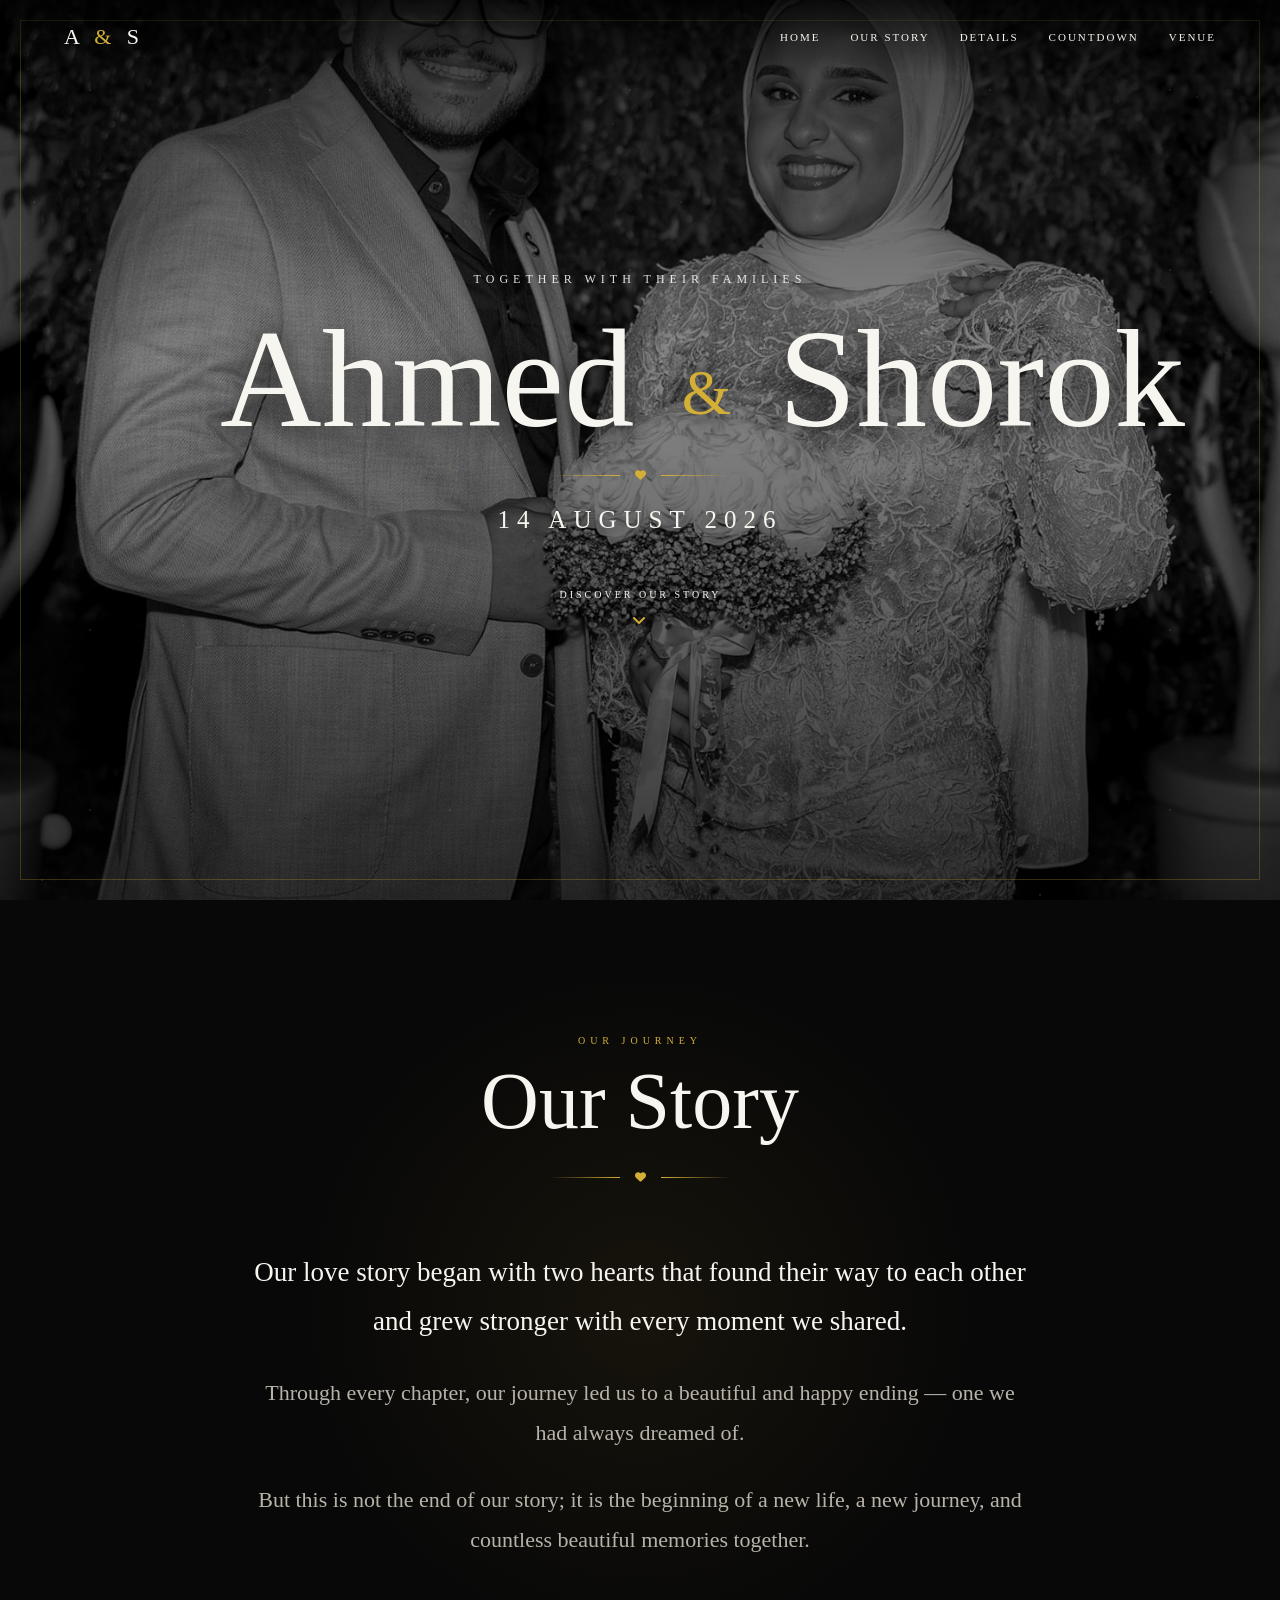
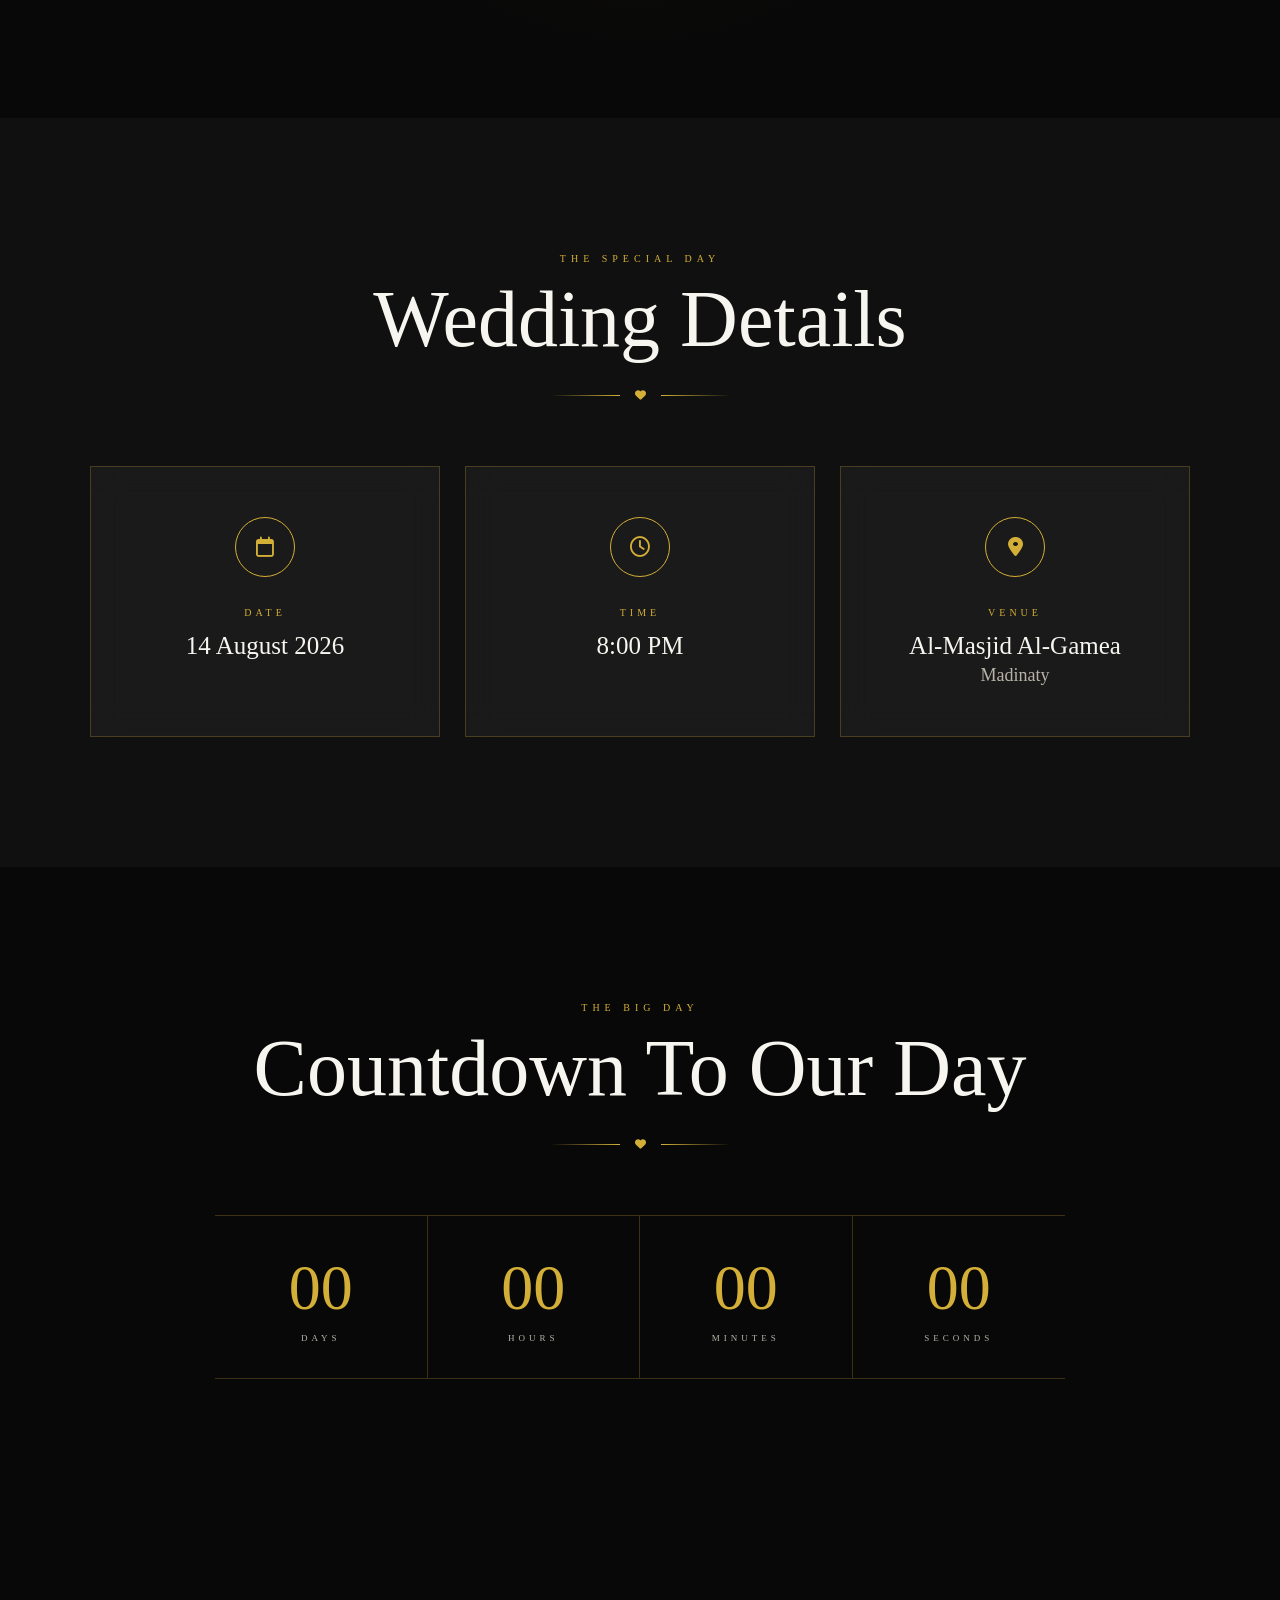
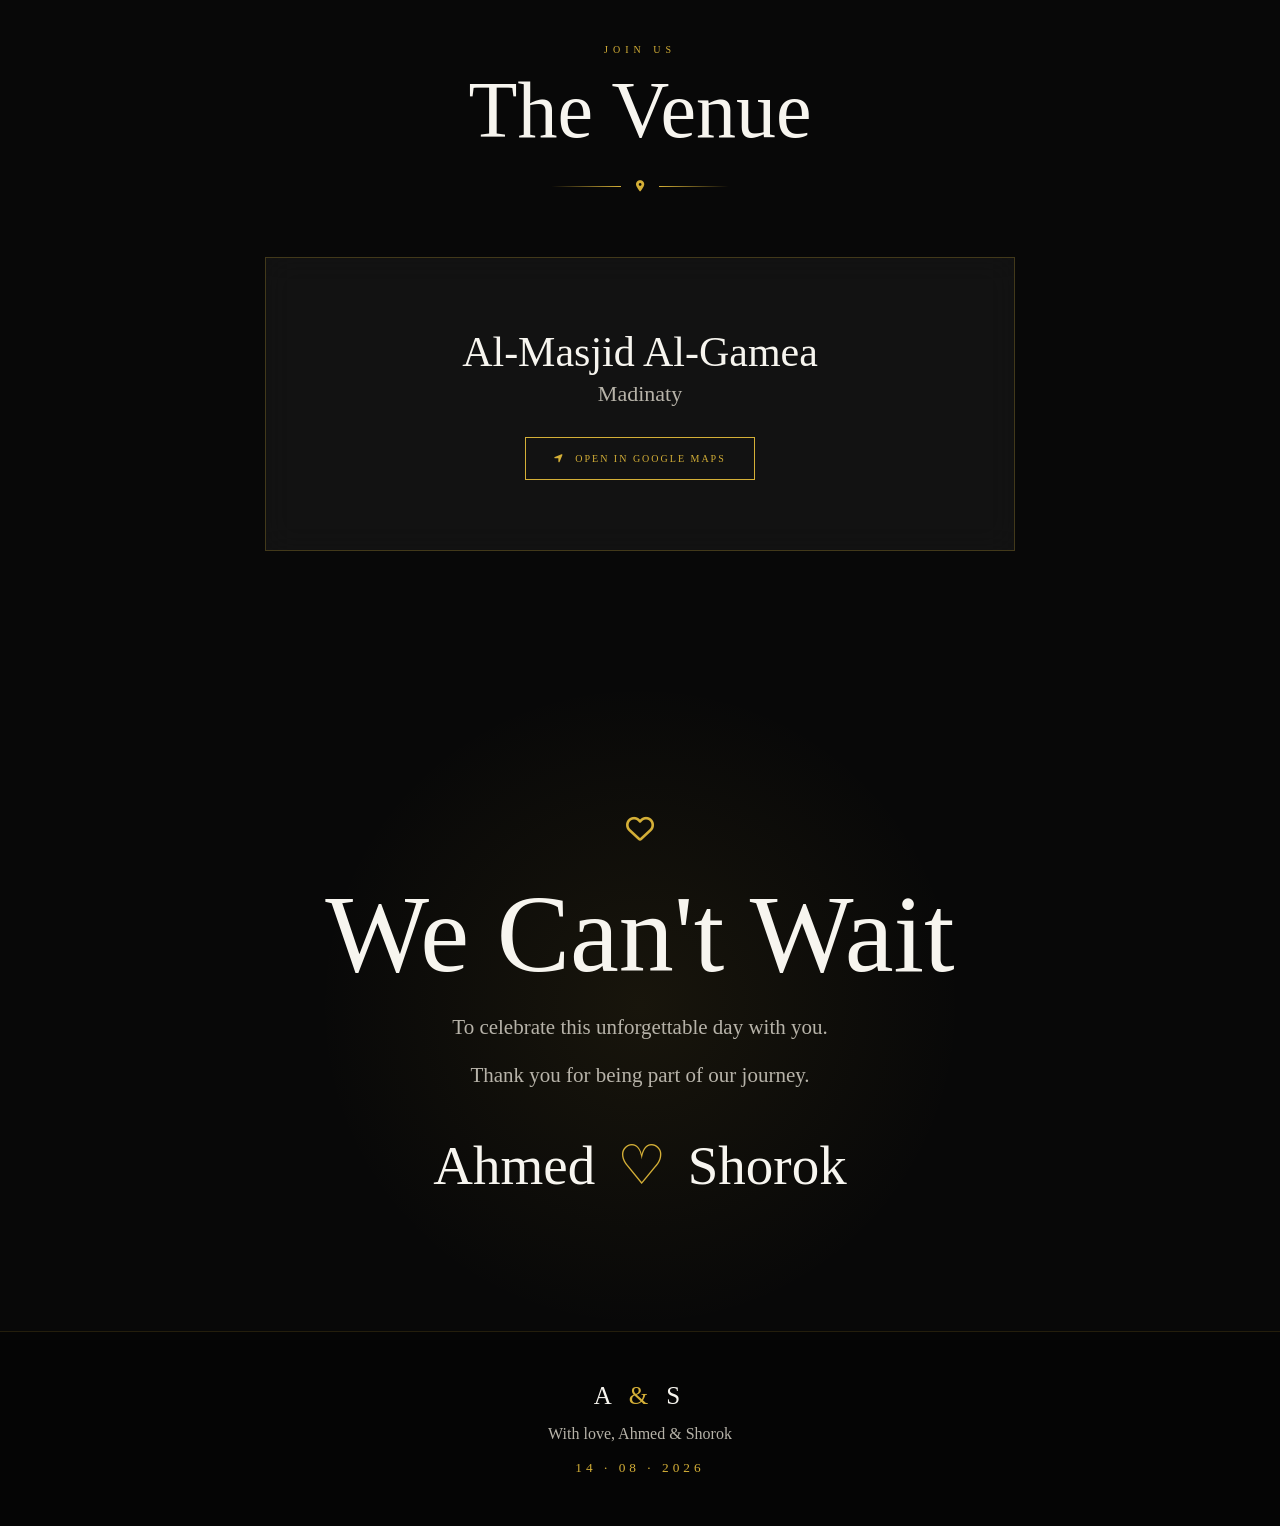
==== commit be873594: "Update index.html" ====
--- a/index.html
+++ b/index.html
@@ -74,7 +74,6 @@
 
             <a href="#location">Venue</a>
 
-            <a href="#gallery">Gallery</a>
 
         </div>
 
@@ -374,7 +373,7 @@
                         </span>
 
                         <h3>
-                            Al-Madjid Al-Gamea
+                            Al-Masjid Al-Gamea
                         </h3>
 
                         <p>
@@ -545,7 +544,7 @@
 
 
                         <h3>
-                            Al-Madjid Al-Gamea
+                            Al-Masjid Al-Gamea
                         </h3>
 
                         <p>
@@ -576,66 +575,7 @@
 
 
 
-        <!-- =========================
-             GALLERY
-        ========================== -->
-
-        <section
-            id="gallery"
-            class="gallery-section section">
-
-
-            <div class="section-container">
-
-
-                <div
-                    class="section-heading"
-                    data-aos="fade-up">
-
-                    <span class="small-title">
-                        OUR MEMORIES
-                    </span>
-
-                    <h2>
-                        Gallery
-                    </h2>
-
-                    <div class="gold-divider">
-
-                        <span></span>
-
-                        <i class="fa-regular fa-image"></i>
-
-                        <span></span>
-
-                    </div>
-
-                </div>
-
-
-
-                <div
-                    class="gallery"
-                    data-aos="zoom-in">
-
-
-                    <div class="gallery-item">
-
-                        <img
-                            src="assets/hero.jpg"
-                            alt="Ahmed & Shorok">
-
-                    </div>
-
-
-                </div>
-
-            </div>
-
-        </section>
-
-
-
+       
         <!-- =========================
              CLOSING
         ========================== -->
--- a/style.css
+++ b/style.css
@@ -1 +1,1132 @@
-body{margin:0;background:#0b0b0b;color:#f4f4f4;font-family:Georgia,serif} .hero{position:relative;height:100vh;overflow:hidden}img{width:100%;height:100%;object-fit:cover;filter:grayscale(100%);animation:zoom 20s infinite alternate}.overlay{position:absolute;inset:0;background:rgba(0,0,0,.55)}.content{position:absolute;inset:0;display:flex;flex-direction:column;justify-content:center;align-items:center;text-align:center;padding:20px}h1{font-size:4rem}span,h2,.btn{color:#d4af37}.btn{border:1px solid #d4af37;padding:12px 24px;text-decoration:none}section{max-width:900px;margin:auto;padding:60px 20px;text-align:center}@keyframes zoom{from{transform:scale(1)}to{transform:scale(1.08)}}+/* =========================================================
+   AHMED & SHOROK — LUXURY WEDDING WEBSITE
+   ========================================================= */
+
+:root {
+    --black: #080808;
+    --black-soft: #101010;
+    --gold: #d4af37;
+    --gold-light: #f1d77a;
+    --white: #f7f5ef;
+    --muted: #b7b3a9;
+    --border: rgba(212, 175, 55, 0.25);
+    --glass: rgba(255, 255, 255, 0.045);
+}
+
+
+/* =========================================================
+   RESET
+   ========================================================= */
+
+* {
+    margin: 0;
+    padding: 0;
+    box-sizing: border-box;
+}
+
+html {
+    scroll-behavior: smooth;
+}
+
+body {
+    background: var(--black);
+    color: var(--white);
+    font-family: "Cormorant Garamond", Georgia, serif;
+    overflow-x: hidden;
+}
+
+a {
+    color: inherit;
+    text-decoration: none;
+}
+
+img {
+    max-width: 100%;
+    display: block;
+}
+
+
+/* =========================================================
+   LOADER
+   ========================================================= */
+
+#loader {
+    position: fixed;
+    inset: 0;
+    z-index: 9999;
+    background: #050505;
+    display: flex;
+    align-items: center;
+    justify-content: center;
+    text-align: center;
+    transition: opacity 0.8s ease, visibility 0.8s ease;
+}
+
+.loader-content {
+    display: flex;
+    flex-direction: column;
+    align-items: center;
+}
+
+.loader-monogram {
+    font-family: "Cinzel", serif;
+    font-size: 42px;
+    letter-spacing: 8px;
+}
+
+.loader-monogram span {
+    color: var(--gold);
+}
+
+.loader-line {
+    width: 80px;
+    height: 1px;
+    background: var(--gold);
+    margin: 20px 0;
+    animation: loaderLine 1.8s ease-in-out infinite;
+}
+
+.loader-content p {
+    color: var(--muted);
+    font-size: 14px;
+    letter-spacing: 3px;
+    text-transform: uppercase;
+}
+
+#loader.hide {
+    opacity: 0;
+    visibility: hidden;
+}
+
+@keyframes loaderLine {
+    0%,
+    100% {
+        transform: scaleX(0.3);
+        opacity: 0.4;
+    }
+
+    50% {
+        transform: scaleX(1);
+        opacity: 1;
+    }
+}
+
+
+/* =========================================================
+   NAVBAR
+   ========================================================= */
+
+.navbar {
+    position: fixed;
+    top: 0;
+    left: 0;
+    width: 100%;
+    z-index: 1000;
+
+    display: flex;
+    align-items: center;
+    justify-content: space-between;
+
+    padding: 24px 5%;
+
+    background: linear-gradient(
+        to bottom,
+        rgba(0, 0, 0, 0.7),
+        transparent
+    );
+
+    transition: 0.4s ease;
+}
+
+.navbar.scrolled {
+    background: rgba(8, 8, 8, 0.92);
+    backdrop-filter: blur(15px);
+    padding: 16px 5%;
+    border-bottom: 1px solid rgba(212, 175, 55, 0.12);
+}
+
+.logo {
+    font-family: "Cinzel", serif;
+    font-size: 22px;
+    letter-spacing: 5px;
+}
+
+.logo span {
+    color: var(--gold);
+}
+
+.menu {
+    display: flex;
+    gap: 30px;
+}
+
+.menu a {
+    font-family: "Cinzel", serif;
+    font-size: 11px;
+    letter-spacing: 2px;
+    text-transform: uppercase;
+    position: relative;
+    transition: 0.3s ease;
+}
+
+.menu a::after {
+    content: "";
+    position: absolute;
+    left: 0;
+    bottom: -8px;
+    width: 0;
+    height: 1px;
+    background: var(--gold);
+    transition: width 0.3s ease;
+}
+
+.menu a:hover {
+    color: var(--gold);
+}
+
+.menu a:hover::after {
+    width: 100%;
+}
+
+
+/* =========================================================
+   HERO
+   ========================================================= */
+
+.hero {
+    position: relative;
+    height: 100vh;
+    min-height: 700px;
+    overflow: hidden;
+
+    display: flex;
+    align-items: center;
+    justify-content: center;
+}
+
+.hero-image {
+    position: absolute;
+    inset: 0;
+
+    width: 100%;
+    height: 100%;
+
+    object-fit: cover;
+
+    filter:
+        grayscale(100%)
+        contrast(1.08)
+        brightness(0.68);
+
+    transform: scale(1.04);
+
+    animation: heroZoom 18s ease-in-out infinite alternate;
+}
+
+@keyframes heroZoom {
+    from {
+        transform: scale(1.04);
+    }
+
+    to {
+        transform: scale(1.13);
+    }
+}
+
+.hero-overlay {
+    position: absolute;
+    inset: 0;
+
+    background:
+        linear-gradient(
+            180deg,
+            rgba(0, 0, 0, 0.65) 0%,
+            rgba(0, 0, 0, 0.2) 40%,
+            rgba(0, 0, 0, 0.7) 100%
+        );
+}
+
+.hero::after {
+    content: "";
+    position: absolute;
+    inset: 20px;
+
+    border: 1px solid rgba(212, 175, 55, 0.25);
+
+    pointer-events: none;
+}
+
+.hero-content {
+    position: relative;
+    z-index: 5;
+
+    text-align: center;
+
+    max-width: 900px;
+    padding: 30px;
+}
+
+.hero-intro {
+    font-family: "Cinzel", serif;
+
+    font-size: 12px;
+    letter-spacing: 5px;
+    text-transform: uppercase;
+
+    color: rgba(255, 255, 255, 0.85);
+
+    margin-bottom: 25px;
+}
+
+.couple-names {
+    font-family: "Great Vibes", cursive;
+
+    font-size: clamp(75px, 11vw, 150px);
+
+    font-weight: 400;
+
+    line-height: 0.95;
+
+    text-shadow:
+        0 5px 30px rgba(0, 0, 0, 0.7);
+
+    white-space: nowrap;
+}
+
+.couple-names span {
+    color: var(--gold);
+
+    font-family: "Cormorant Garamond", serif;
+
+    font-size: 0.45em;
+
+    margin: 0 12px;
+
+    vertical-align: middle;
+}
+
+.gold-divider {
+    display: flex;
+    align-items: center;
+    justify-content: center;
+
+    gap: 15px;
+
+    margin: 25px auto;
+}
+
+.gold-divider span {
+    width: 70px;
+    height: 1px;
+
+    background: linear-gradient(
+        to right,
+        transparent,
+        var(--gold)
+    );
+}
+
+.gold-divider span:last-child {
+    background: linear-gradient(
+        to left,
+        transparent,
+        var(--gold)
+    );
+}
+
+.gold-divider i {
+    color: var(--gold);
+    font-size: 11px;
+}
+
+.wedding-date {
+    font-family: "Cinzel", serif;
+
+    font-size: clamp(18px, 2vw, 25px);
+
+    letter-spacing: 7px;
+
+    text-transform: uppercase;
+
+    color: var(--white);
+}
+
+.discover-btn {
+    display: inline-flex;
+    flex-direction: column;
+    align-items: center;
+    gap: 12px;
+
+    margin-top: 55px;
+
+    font-family: "Cinzel", serif;
+
+    font-size: 10px;
+    letter-spacing: 3px;
+
+    text-transform: uppercase;
+
+    color: var(--white);
+
+    transition: 0.4s ease;
+}
+
+.discover-btn i {
+    color: var(--gold);
+    font-size: 16px;
+
+    animation: arrowDown 1.8s ease-in-out infinite;
+}
+
+.discover-btn:hover {
+    color: var(--gold);
+}
+
+@keyframes arrowDown {
+    0%,
+    100% {
+        transform: translateY(0);
+    }
+
+    50% {
+        transform: translateY(8px);
+    }
+}
+
+
+/* =========================================================
+   GOLD PARTICLES
+   ========================================================= */
+
+.gold-particles {
+    position: absolute;
+    inset: 0;
+
+    pointer-events: none;
+
+    background-image:
+        radial-gradient(
+            circle,
+            rgba(212, 175, 55, 0.55) 1px,
+            transparent 1px
+        );
+
+    background-size: 180px 180px;
+
+    opacity: 0.25;
+
+    animation: particlesMove 20s linear infinite;
+}
+
+@keyframes particlesMove {
+    from {
+        background-position: 0 0;
+    }
+
+    to {
+        background-position: 180px 180px;
+    }
+}
+
+
+/* =========================================================
+   GENERAL SECTIONS
+   ========================================================= */
+
+.section {
+    position: relative;
+
+    padding: 130px 6%;
+}
+
+.section-container {
+    max-width: 1100px;
+    margin: auto;
+}
+
+.section-heading {
+    text-align: center;
+    margin-bottom: 65px;
+}
+
+.small-title {
+    font-family: "Cinzel", serif;
+
+    color: var(--gold);
+
+    font-size: 10px;
+
+    letter-spacing: 5px;
+
+    text-transform: uppercase;
+}
+
+.section-heading h2 {
+    font-family: "Cormorant Garamond", serif;
+
+    font-size: clamp(50px, 7vw, 80px);
+
+    font-weight: 400;
+
+    margin-top: 8px;
+}
+
+
+/* =========================================================
+   STORY
+   ========================================================= */
+
+.story {
+    background:
+        radial-gradient(
+            circle at center,
+            rgba(212, 175, 55, 0.07),
+            transparent 45%
+        );
+}
+
+.story-content {
+    max-width: 780px;
+    margin: auto;
+
+    text-align: center;
+}
+
+.story-content p {
+    font-size: 22px;
+    line-height: 1.8;
+
+    color: var(--muted);
+
+    margin-bottom: 28px;
+}
+
+.story-content p:first-child {
+    color: var(--white);
+    font-size: 27px;
+}
+
+
+/* =========================================================
+   DETAILS
+   ========================================================= */
+
+.details {
+    background: var(--black-soft);
+}
+
+.details-grid {
+    display: grid;
+
+    grid-template-columns:
+        repeat(3, 1fr);
+
+    gap: 25px;
+}
+
+.detail-card {
+    text-align: center;
+
+    padding: 50px 25px;
+
+    background: var(--glass);
+
+    border: 1px solid var(--border);
+
+    backdrop-filter: blur(15px);
+
+    transition:
+        transform 0.4s ease,
+        border-color 0.4s ease,
+        box-shadow 0.4s ease;
+}
+
+.detail-card:hover {
+    transform: translateY(-10px);
+
+    border-color: rgba(212, 175, 55, 0.7);
+
+    box-shadow:
+        0 20px 60px rgba(0, 0, 0, 0.4),
+        0 0 30px rgba(212, 175, 55, 0.05);
+}
+
+.detail-icon {
+    width: 60px;
+    height: 60px;
+
+    border: 1px solid var(--gold);
+
+    border-radius: 50%;
+
+    display: flex;
+    align-items: center;
+    justify-content: center;
+
+    margin: 0 auto 25px;
+
+    color: var(--gold);
+
+    font-size: 20px;
+}
+
+.detail-card > span {
+    font-family: "Cinzel", serif;
+
+    font-size: 10px;
+
+    letter-spacing: 4px;
+
+    color: var(--gold);
+}
+
+.detail-card h3 {
+    font-family: "Cormorant Garamond", serif;
+
+    font-size: 25px;
+
+    font-weight: 500;
+
+    margin-top: 12px;
+}
+
+.detail-card p {
+    color: var(--muted);
+
+    margin-top: 5px;
+
+    font-size: 18px;
+}
+
+
+/* =========================================================
+   COUNTDOWN
+   ========================================================= */
+
+.countdown-section {
+    background:
+        linear-gradient(
+            rgba(0, 0, 0, 0.88),
+            rgba(0, 0, 0, 0.96)
+        ),
+        url("assets/hero.jpg");
+
+    background-size: cover;
+    background-position: center;
+
+    background-attachment: fixed;
+}
+
+.countdown {
+    display: grid;
+
+    grid-template-columns:
+        repeat(4, 1fr);
+
+    max-width: 850px;
+
+    margin: auto;
+
+    border-top: 1px solid var(--border);
+    border-bottom: 1px solid var(--border);
+}
+
+.count-box {
+    text-align: center;
+
+    padding: 35px 15px;
+
+    border-right: 1px solid var(--border);
+}
+
+.count-box:last-child {
+    border-right: none;
+}
+
+.count-box strong {
+    display: block;
+
+    font-family: "Cinzel", serif;
+
+    font-size: clamp(35px, 5vw, 65px);
+
+    font-weight: 400;
+
+    color: var(--gold);
+}
+
+.count-box span {
+    display: block;
+
+    margin-top: 8px;
+
+    font-family: "Cinzel", serif;
+
+    font-size: 9px;
+
+    letter-spacing: 4px;
+
+    color: var(--muted);
+}
+
+
+/* =========================================================
+   LOCATION
+   ========================================================= */
+
+.location {
+    text-align: center;
+}
+
+.venue-content {
+    max-width: 750px;
+    margin: auto;
+
+    padding: 70px 30px;
+
+    border: 1px solid var(--border);
+
+    background: var(--glass);
+
+    backdrop-filter: blur(15px);
+}
+
+.venue-info h3 {
+    font-family: "Cormorant Garamond", serif;
+
+    font-size: 42px;
+
+    font-weight: 400;
+}
+
+.venue-info p {
+    color: var(--muted);
+
+    font-size: 22px;
+
+    margin: 5px 0 30px;
+}
+
+.location-btn {
+    display: inline-flex;
+
+    align-items: center;
+
+    gap: 10px;
+
+    padding: 15px 28px;
+
+    border: 1px solid var(--gold);
+
+    color: var(--gold);
+
+    font-family: "Cinzel", serif;
+
+    font-size: 10px;
+
+    letter-spacing: 2px;
+
+    text-transform: uppercase;
+
+    transition: 0.4s ease;
+}
+
+.location-btn:hover {
+    background: var(--gold);
+
+    color: #000;
+
+    transform: translateY(-3px);
+
+    box-shadow:
+        0 10px 35px rgba(212, 175, 55, 0.2);
+}
+
+
+/* =========================================================
+   GALLERY
+   ========================================================= */
+
+.gallery-section {
+    background: var(--black-soft);
+}
+
+.gallery {
+    max-width: 850px;
+
+    margin: auto;
+}
+
+.gallery-item {
+    position: relative;
+
+    overflow: hidden;
+
+    border: 1px solid var(--border);
+}
+
+.gallery-item::after {
+    content: "";
+
+    position: absolute;
+
+    inset: 20px;
+
+    border: 1px solid rgba(255, 255, 255, 0.35);
+
+    pointer-events: none;
+
+    transition: 0.5s ease;
+}
+
+.gallery-item img {
+    width: 100%;
+
+    aspect-ratio: 1 / 1;
+
+    object-fit: cover;
+
+    filter: grayscale(100%);
+
+    transition:
+        transform 1s ease,
+        filter 1s ease;
+}
+
+.gallery-item:hover img {
+    transform: scale(1.06);
+
+    filter: grayscale(0%);
+}
+
+.gallery-item:hover::after {
+    inset: 30px;
+
+    border-color: var(--gold);
+}
+
+
+/* =========================================================
+   CLOSING
+   ========================================================= */
+
+.closing {
+    min-height: 650px;
+
+    display: flex;
+
+    align-items: center;
+
+    justify-content: center;
+
+    text-align: center;
+
+    background:
+        radial-gradient(
+            circle at center,
+            rgba(212, 175, 55, 0.08),
+            transparent 45%
+        );
+}
+
+.closing-content {
+    max-width: 700px;
+}
+
+.closing-heart {
+    color: var(--gold);
+
+    font-size: 28px;
+
+    margin-bottom: 25px;
+
+    animation: heartPulse 2s infinite;
+}
+
+@keyframes heartPulse {
+    0%,
+    100% {
+        transform: scale(1);
+    }
+
+    50% {
+        transform: scale(1.15);
+    }
+}
+
+.closing h2 {
+    font-family: "Great Vibes", cursive;
+
+    font-size: clamp(65px, 9vw, 110px);
+
+    font-weight: 400;
+
+    color: var(--white);
+}
+
+.closing p {
+    color: var(--muted);
+
+    font-size: 21px;
+
+    line-height: 1.7;
+
+    margin-top: 12px;
+}
+
+.signature {
+    font-family: "Great Vibes", cursive;
+
+    font-size: 55px;
+
+    margin-top: 40px;
+}
+
+.signature span {
+    color: var(--gold);
+
+    margin: 0 8px;
+}
+
+
+/* =========================================================
+   FOOTER
+   ========================================================= */
+
+footer {
+    padding: 50px 20px;
+
+    text-align: center;
+
+    background: #050505;
+
+    border-top: 1px solid rgba(212, 175, 55, 0.15);
+}
+
+.footer-monogram {
+    font-family: "Cinzel", serif;
+
+    font-size: 25px;
+
+    letter-spacing: 6px;
+}
+
+.footer-monogram span {
+    color: var(--gold);
+}
+
+footer p {
+    color: var(--muted);
+
+    font-size: 16px;
+
+    margin: 15px 0;
+}
+
+footer small {
+    color: var(--gold);
+
+    letter-spacing: 4px;
+}
+
+
+/* =========================================================
+   MOBILE
+   ========================================================= */
+
+@media (max-width: 768px) {
+
+    .navbar {
+        padding: 18px 22px;
+    }
+
+    .menu {
+        display: none;
+    }
+
+    .logo {
+        font-size: 18px;
+    }
+
+    .hero {
+        min-height: 650px;
+    }
+
+    .hero::after {
+        inset: 12px;
+    }
+
+    .hero-content {
+        padding: 20px;
+    }
+
+    .hero-intro {
+        font-size: 9px;
+        letter-spacing: 3px;
+        margin-bottom: 18px;
+    }
+
+    .couple-names {
+        font-size: clamp(65px, 18vw, 100px);
+
+        white-space: normal;
+    }
+
+    .couple-names span {
+        display: block;
+
+        font-size: 0.35em;
+
+        margin: 5px 0;
+    }
+
+    .gold-divider span {
+        width: 45px;
+    }
+
+    .wedding-date {
+        font-size: 14px;
+
+        letter-spacing: 4px;
+    }
+
+    .discover-btn {
+        margin-top: 40px;
+    }
+
+    .section {
+        padding: 90px 20px;
+    }
+
+    .section-heading {
+        margin-bottom: 45px;
+    }
+
+    .section-heading h2 {
+        font-size: 52px;
+    }
+
+    .story-content p {
+        font-size: 19px;
+
+        line-height: 1.7;
+    }
+
+    .story-content p:first-child {
+        font-size: 22px;
+    }
+
+    .details-grid {
+        grid-template-columns: 1fr;
+    }
+
+    .detail-card {
+        padding: 40px 20px;
+    }
+
+    .countdown {
+        grid-template-columns:
+            repeat(2, 1fr);
+    }
+
+    .count-box {
+        border-bottom: 1px solid var(--border);
+    }
+
+    .count-box:nth-child(2) {
+        border-right: none;
+    }
+
+    .count-box:nth-child(3),
+    .count-box:nth-child(4) {
+        border-bottom: none;
+    }
+
+    .venue-content {
+        padding: 50px 20px;
+    }
+
+    .venue-info h3 {
+        font-size: 34px;
+    }
+
+    .gallery-item::after {
+        inset: 12px;
+    }
+
+    .closing {
+        min-height: 550px;
+    }
+
+    .closing h2 {
+        font-size: 70px;
+    }
+
+    .signature {
+        font-size: 45px;
+    }
+}
+
+
+/* =========================================================
+   SMALL PHONES
+   ========================================================= */
+
+@media (max-width: 400px) {
+
+    .hero-intro {
+        font-size: 8px;
+    }
+
+    .couple-names {
+        font-size: 65px;
+    }
+
+    .wedding-date {
+        font-size: 12px;
+    }
+
+    .count-box strong {
+        font-size: 35px;
+    }
+
+    .count-box span {
+        font-size: 7px;
+        letter-spacing: 2px;
+    }
+
+    .closing h2 {
+        font-size: 60px;
+    }
+}
+
+
+/* =========================================================
+   SELECTION
+   ========================================================= */
+
+::selection {
+    background: var(--gold);
+    color: #000;
+}
+
+
+/* =========================================================
+   CUSTOM SCROLLBAR
+   ========================================================= */
+
+::-webkit-scrollbar {
+    width: 7px;
+}
+
+::-webkit-scrollbar-track {
+    background: #050505;
+}
+
+::-webkit-scrollbar-thumb {
+    background: var(--gold);
+}
+
+::-webkit-scrollbar-thumb:hover {
+    background: var(--gold-light);
+}
